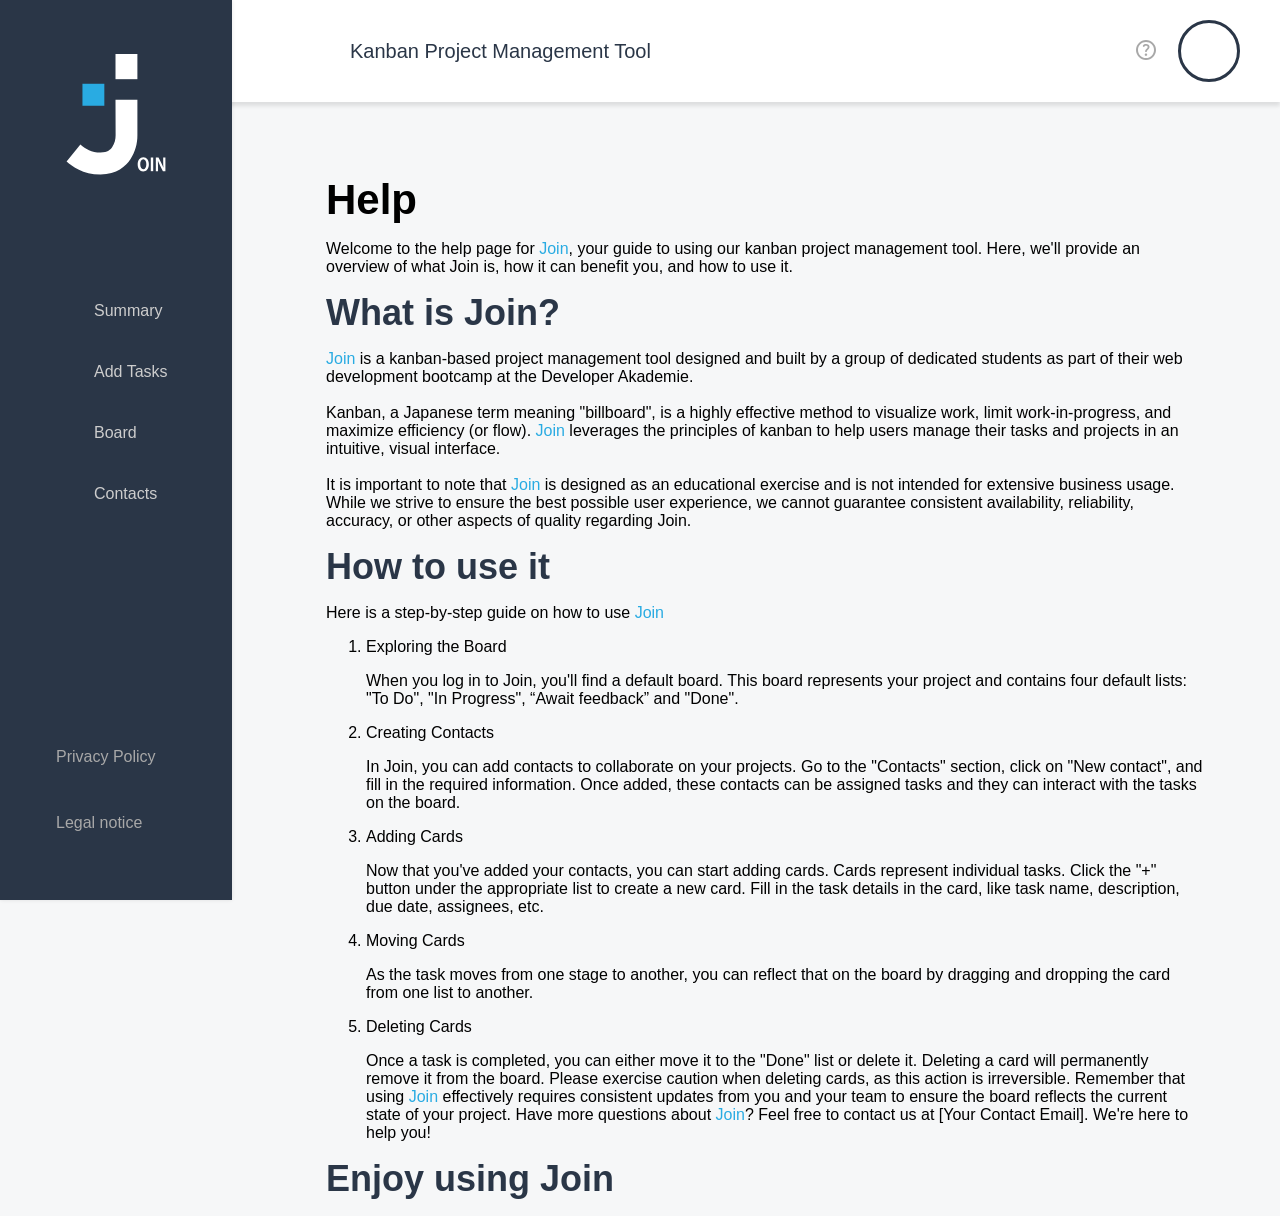
==== Join/help.html @ 4d146122 "finished" ====
<!DOCTYPE html>
<html lang="de">

<head>
    <meta charset="UTF-8">
    <meta name="viewport" content="width=device-width, initial-scale=1.0">
    <title>Join - Help</title>
    <script src="./js/script.js"></script>
    <link rel="stylesheet" href="style.css">
    <link rel="stylesheet" href="./css/mobile_menu_header.css">
    <link rel="stylesheet" href="./css/desktop_menu.css">
</head>

<body onload="initHelp()">
    <div w3-include-html="assets/templates/header.html"></div>
    <div w3-include-html="assets/templates/desktop_menu.html"></div>

    <div class="text-container" id="privacy_policy">

        <h1>Help</h1>
        <p class="pb-24">Welcome to the help page for <span class="text-color-blue">Join</span>, your guide to using our
            kanban project
            management
            tool. Here,
            we'll provide an overview of what <span>Join</span> is, how it can benefit you, and how to use it.
        </p>
        <h2>What is Join?</h2>
        <p><span class="text-color-blue">Join</span> is a kanban-based project management tool designed and built by a
            group of
            dedicated students as
            part of their web development bootcamp at the Developer Akademie.
            <br>
            <br>
            Kanban, a Japanese term meaning "billboard", is a highly effective method to visualize work, limit
            work-in-progress, and maximize efficiency (or flow). <span class="text-color-blue">Join</span> leverages the
            principles of
            kanban to help
            users manage their tasks and projects in an intuitive, visual interface.
            <br>
            <br>
            It is important to note that <span class="text-color-blue">Join</span> is designed as an educational
            exercise and is not
            intended for
            extensive business usage. While we strive to ensure the best possible user experience, we cannot
            guarantee consistent availability, reliability, accuracy, or other aspects of quality regarding
            <span>Join</span>.
        </p>
        <h2>How to use it</h2>
        <p>Here is a step-by-step guide on how to use <span class="text-color-blue">Join</span></p>
        <ol>
            <li>
                <div>Exploring the Board</div>

                <p>When you log in to <span>Join</span>, you'll find a default board. This board
                    represents
                    your project and
                    contains four default lists: "To Do", "In Progress", “Await feedback” and "Done".</p>
            </li>
            <li>
                <div>Creating Contacts</div>

                <p>In <span>Join</span>, you can add contacts to collaborate on your projects. Go
                    to the
                    "Contacts" section,
                    click on "New contact", and fill in the required information. Once added, these contacts can
                    be assigned tasks and they can interact with the tasks on the board.</p>
            </li>
            <li>
                <div>Adding Cards</div>

                <p>Now that you've added your contacts, you can start adding cards. Cards
                    represent individual
                    tasks. Click the "+" button under the appropriate list to create a new card. Fill in the
                    task details in the card, like task name, description, due date, assignees, etc.</p>
            </li>
            <li>
                <div>Moving Cards</div>

                <p>As the task moves from one stage to another, you can reflect that on the board
                    by dragging
                    and dropping the card from one list to another.</p>
            </li>
            <li>
                <div>Deleting Cards</div>

                <p>Once a task is completed, you can either move it to the "Done" list or delete
                    it. Deleting a
                    card will permanently remove it from the board. Please exercise caution when deleting cards,
                    as
                    this action is irreversible.
                    Remember that using <span class="text-color-blue">Join</span> effectively requires consistent
                    updates from you and
                    your team to
                    ensure the board reflects the current state of your project. Have more questions about
                    <span class="text-color-blue">Join</span>?
                    Feel free to contact us at [Your Contact Email]. We're here
                    to help you!
                </p>
            </li>
        </ol>
        <h2>Enjoy using Join</h2>
    </div>

    <div w3-include-html="assets/templates/mobile_menu.html"></div>
</body>

</html>
---- Join/style.css ----
/* Project Color */
:root {
  --white: #fff;
  --black: #000;
  --dark-blue: #2a3647;
  --Ligth-blue: #29abe2;
  --background: #f6f7f8;
  --gray: #cdcdcd;
  --dark-gray: #a8a8a8;
}

/* Global styles */
body {
  box-sizing: border-box;
  margin: 0;
  background: var(--background);
  font-size: 16px;
  font-family: "Inter", sans-serif;
}

.active-menu {
  color: white !important;
  background-color: #091931;
  pointer-events: none;
}

.active-menu .active-svg-menu path {
  fill: #FFF !important;

}

.d-none {
  display: none !important;
}

h1 {
  color: var(--black);
  font-size: 47px;
  font-weight: 700;
  margin: 0;
}

h2 {
  color: var(--dark-blue);
  font-size: 36px;
  font-weight: 700;
  margin: 0;
}

h3 {
  color: var(--dark-blue);
  font-size: 20px;
  font-weight: 400;
  margin: 0;
}

h4 {
  color: var(--dark-blue);
  font-size: 20px;
  font-weight: 400;
  margin: 0;
}

h5 {
  color: var(--dark-blue);
  font-size: 14px;
  font-weight: 400;
  margin: 0;
}

h6 {
  color: var(--dark-blue);
  font-size: 27px;
  font-style: normal;
  font-weight: 700;
}

.z_index1 {
  z-index: 1;
}

.z_index2 {
  z-index: 2;
}

.z_index3 {
  z-index: 3;
}

.anchor-style {
  color: var(--black);
  text-decoration: none;
}

.popup-style {
  position: absolute;
  background-color: white;
  padding: 40px 40px;
  z-index: 600;
  height: 100vh;
  width: 100%;
  box-sizing: border-box;
}

.close-icon {
  display: flex;
  justify-content: flex-end;
  margin-bottom: 30px;
  cursor: pointer;
}

.help {
  cursor: pointer;
}

.text-color-blue {
  color: var(--Ligth-blue);
}

.text-container {
  margin-top: 30px;
  margin-bottom: 80px;
  padding: 16px;
}


.arrow_left {
  position: fixed;
  top: 120px;
  right: 20px;
  z-index: 5;
  cursor: pointer;
}

.help_container {
  padding-right: 75px;
  position: relative;
}

.text_position {
  top: 0;
  position: absolute;
  background-color: white;
}

.help-and-user-icons {
  display: flex;
  align-items: center;
  gap: 10px;
}

::-webkit-scrollbar {
  width: 8px;

}

::-webkit-scrollbar-track {
  border-radius: 8px;
}


::-webkit-scrollbar-thumb {
  background: rgb(168, 168, 168);
  ;
  border-radius: 8px;
}


::-webkit-scrollbar-thumb:hover {
  background: rgb(168, 168, 168);
}

input:focus-visible {
  outline-offset: 0px;
  outline-color: #29abe2;
}

textarea:focus-visible {
  outline-offset: 0px;
  outline-color: #29abe2;
}

select:focus-visible {
  outline-offset: 0px;

}

@media screen and (min-width: 900px) {
  h1 {
    font-size: 42px;
  }

  .help_container {
    padding-right: 308px;
  }

  .text-container {
    margin: 160px 60px 0 310px;
    max-width: 1600px;
  }

  .popup-style {
    position: absolute;
    background-color: white;
    padding: 40px 80px;
    border-radius: 30px;
    z-index: 600;
    height: 80%;
    max-width: 900px;
    overflow: scroll;
  }
}
---- Join/css/mobile_menu_header.css ----
/* HEADER */
header {
    display: flex;
    padding: 20px 16px;
    justify-content: space-between;
    align-items: center;
    background-color: #fff;
    box-shadow: 0px 4px 4px 0px rgba(0, 0, 0, 0.10);
    position: fixed;
    top: 0px;
    right: 0px;
    left: 0;
    z-index: 20;
}

.logo {
    width: 32px;
    height: 39px;
}

.user {
    color: #29ABE2;
    font-weight: bold;
    width: 40px;
    height: 40px;
    border-radius: 50%;
    border: 3px solid #2A3647;
    cursor: pointer;
    display: flex;
    justify-content: center;
    align-items: center;
    transition: background-color 0.2s ease-in-out, background-position 0.2s ease-in-out;
}

.user:hover {
    color: white;
    background-color: #2A3647;
    background-position: 100% 0;
}

/* MENU */
menu {
    display: flex;
    height: 80px;
    padding: 0px 16px;
    margin: 0;
    justify-content: space-around;
    align-items: center;
    background: #2A3647;
    box-shadow: 0px 0px 4px 0px rgba(0, 0, 0, 0.10);
    position: fixed;
    bottom: 0;
    right: 0;
    left: 0;
    z-index: 20;
}

.menu-tab {
    display: flex;
    width: 76px;
    height: 76px;
    flex-direction: column;
    justify-content: center;
    align-items: center;
    color: #CDCDCD;
    gap: 4px;
    flex-shrink: 0;
    border-radius: 8px;
    cursor: pointer;
    text-decoration: none;
}

.menu-tab:hover {
    background-color: #091931;
}

.legal_notice_sidebar_screen {
    position: fixed;
    top: 0;
    right: 0;
    bottom: 0;
    left: 0;
}

.user-profile-menu {
    padding: 10px;
    background-color: #2A3647;
    border-radius: 20px 0px 20px 20px;
    position: fixed;
    right: 9px;
    top: 86px;
    display: flex;
    flex-direction: column;
}

.user-profile-menu a {
    text-decoration: none;
}

.move-from-right-to-screen {
    animation: move-from-right-to-screen 250ms ease forwards;
}

.move-from-screen-to-right {
    animation: move-from-screen-to-right 250ms ease forwards;
}

.user-profile-menu-button {
    padding: 10px;
    color: rgb(205, 205, 205);
    cursor: pointer;
}

@media screen and (max-width: 900px) {
    .desktop-menu {
        display: none;
    }

    .desktop {
        display: none;
    }
}

@media screen and (min-width: 900px) {
    .mobile-menu {
        display: none;
    }

    .mobile {
        display: none;
    }

    header {
        padding: 20px 40px 20px 310px;
    }
}

@media screen and (min-width: 900px) {
    .mobile-menu {
        display: none;
    }

    .mobile {
        display: none;
    }

    header {
        padding: 20px 40px 20px 350px;
    }

    .help-and-user-icons {
        display: flex;
        justify-content: center;
        align-items: center;
        gap: 16px;
    }

    .user {
        width: 56px;
        height: 56px;
    }

    .help {
        cursor: pointer;
    }

    .help:hover {
        width: 39px;
        height: 40px;
    }

    .user-profile-menu {
        top: 103px;
    }

    .user-profile-menu a:hover {
        border-radius: 6px;
        background-color: #2A3D59;
    }

}

@keyframes move-from-right-to-screen {
    from {
        margin-right: -200px;
    }

    to {
        margin-right: 0;
    }
}

@keyframes move-from-screen-to-right {
    from {
        margin-right: 0;
    }

    to {
        margin-right: -200px;
    }
}
---- Join/css/desktop_menu.css ----
.desktop-menu {
    height: 100vh;
    width: 232px;
    display: flex;
    flex-direction: column;
    justify-content: space-around;
    align-items: center;
    background-color: var(--dark-blue);
    box-shadow: 0px 0px 4px 0px rgba(0, 0, 0, 0.10);
    box-sizing: border-box;
    position: fixed;
    top: 0;
    z-index: 50;
}

.desktop-menu-logo {
    width: 100px;
    height: 122px;
}

.logo-white {
    fill: #fff;
}

.desktop-menu-box {
    display: flex;
    flex-direction: column;
    justify-content: center;
    align-items: flex-start;
    gap: 15px;
    width: 232px;
}

.desktop-menu-tab {
    color: var(--gray);
    display: flex;
    align-items: center;
    gap: 8px;
    cursor: pointer;
    padding: 8px 0px 8px 56px;
    box-sizing: border-box;
    width: 232px;
    height: 46px;
    text-decoration: none;
}

.desktop-menu-tab img {
    width: 30px;
}

.desktop-menu-tab:hover {
    background-color: #2A3D59;
}

.desktop-legal-topics {
    width: 232px;
    position: relative;
    display: flex;
    flex-direction: column;
    gap: 20px;
    box-sizing: border-box;
    align-items: center;
}

.desktop-legal-topics a {
    text-decoration: none;
    color: var(--dark-gray);
}

.desktop-legal-topics a:active {
    text-decoration: none;
    color: var(--white);
}

.desktop-legal-topics a:hover {
    color: var(--Ligth-blue);
    font-weight: 700;
}


@media screen and (max-width: 900px) {
    .desktop-menu {
        display: none;
    }
}
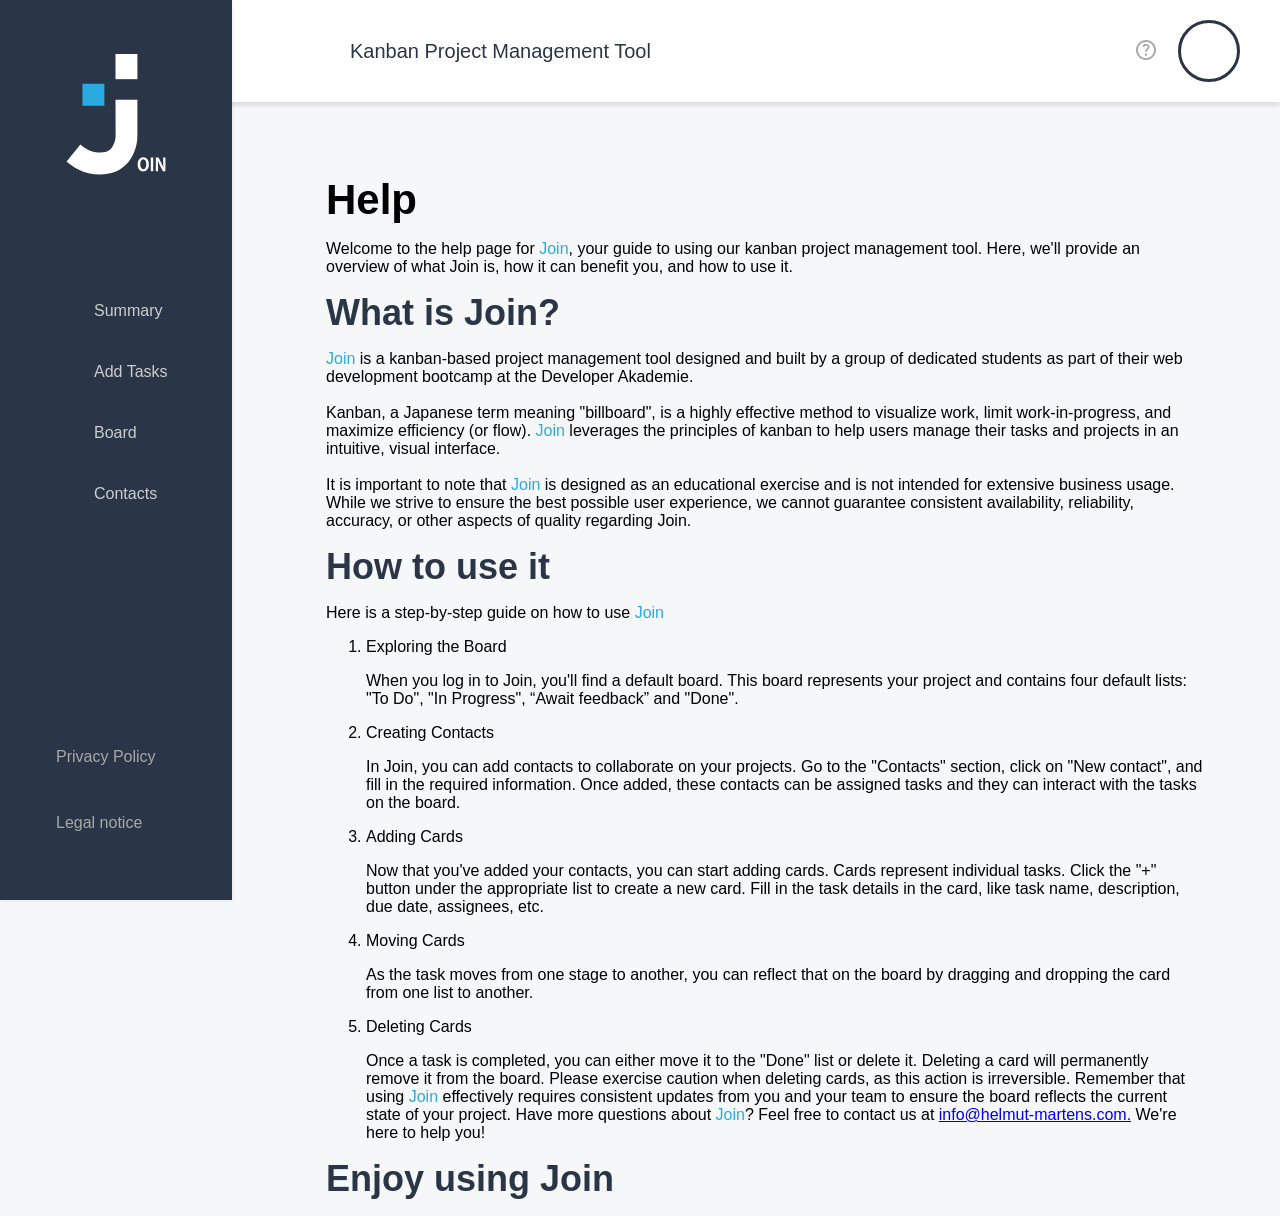
==== commit 851e392c: "some fixes" ====
--- a/Join/help.html
+++ b/Join/help.html
@@ -93,7 +93,7 @@
                     your team to
                     ensure the board reflects the current state of your project. Have more questions about
                     <span class="text-color-blue">Join</span>?
-                    Feel free to contact us at [Your Contact Email]. We're here
+                    Feel free to contact us at <a href="mailto:info@helmut-martens.com">info@helmut-martens.com.</a> We're here
                     to help you!
                 </p>
             </li>
